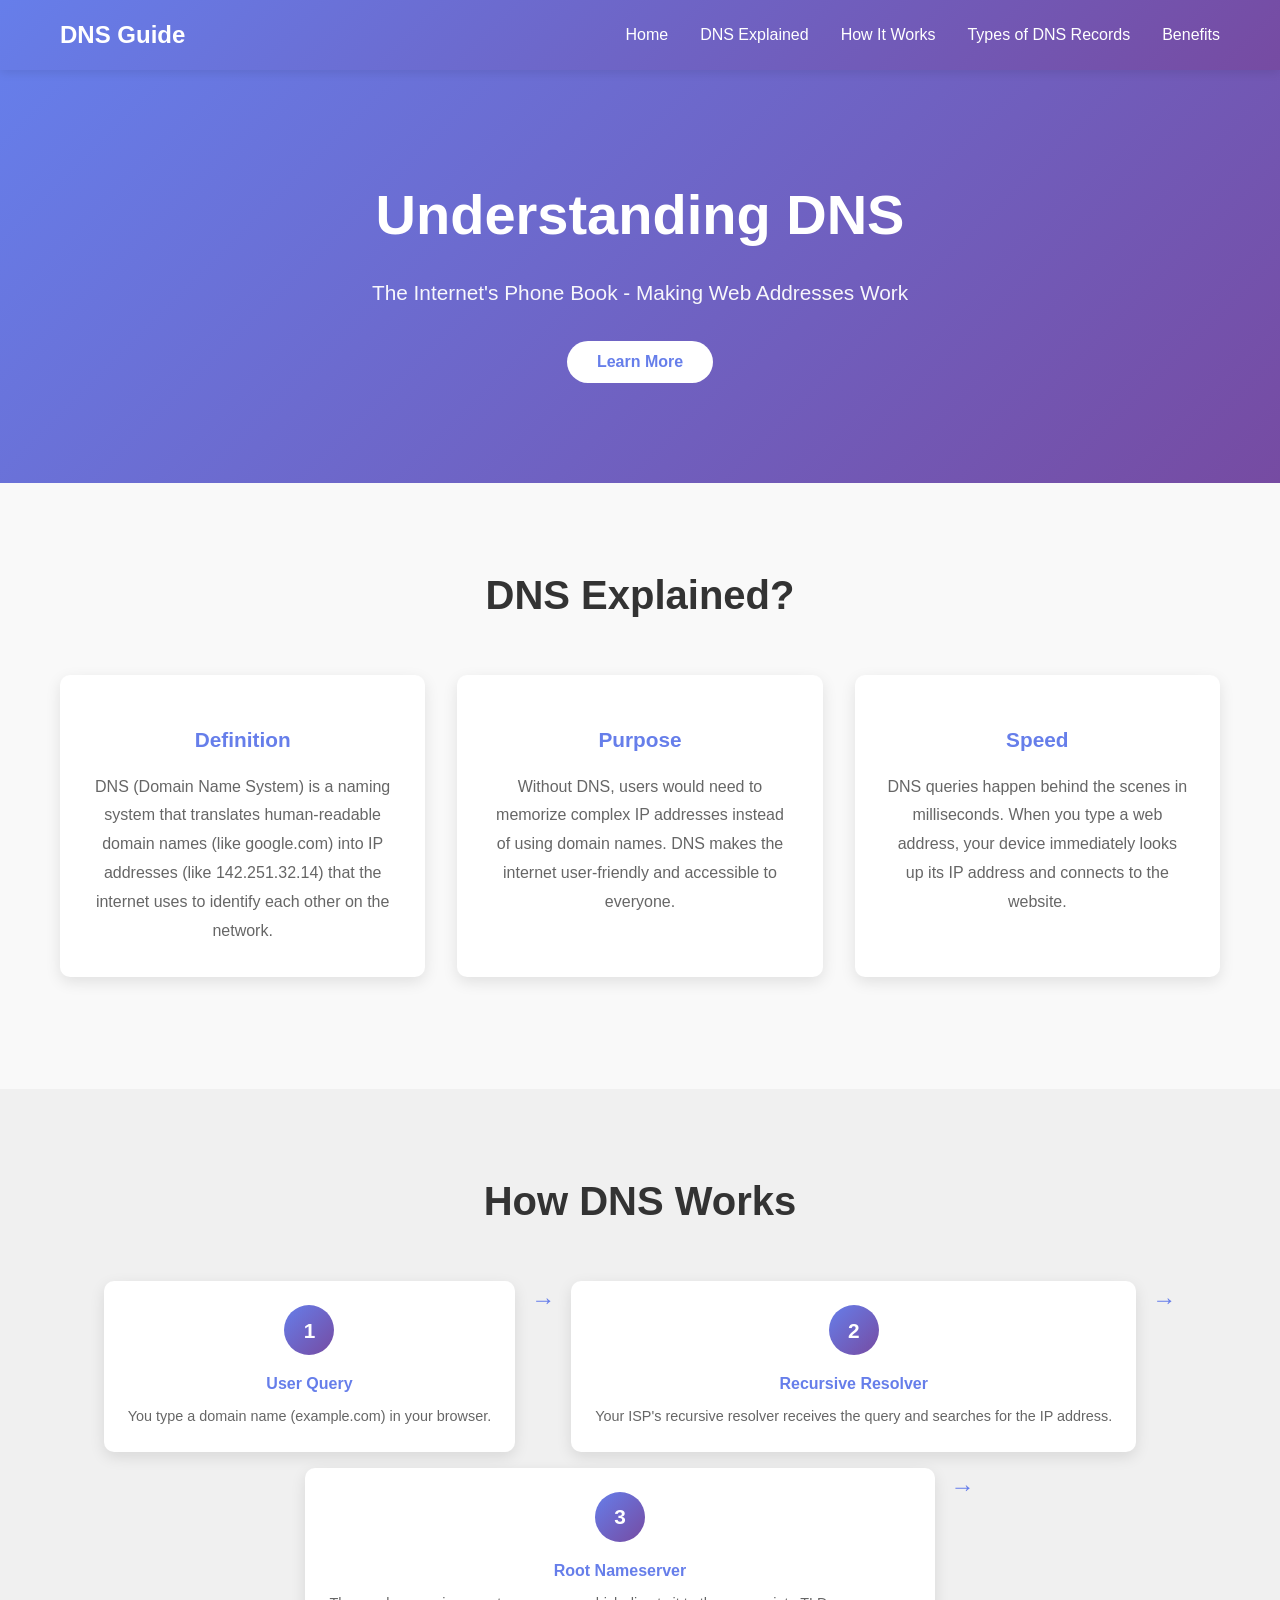
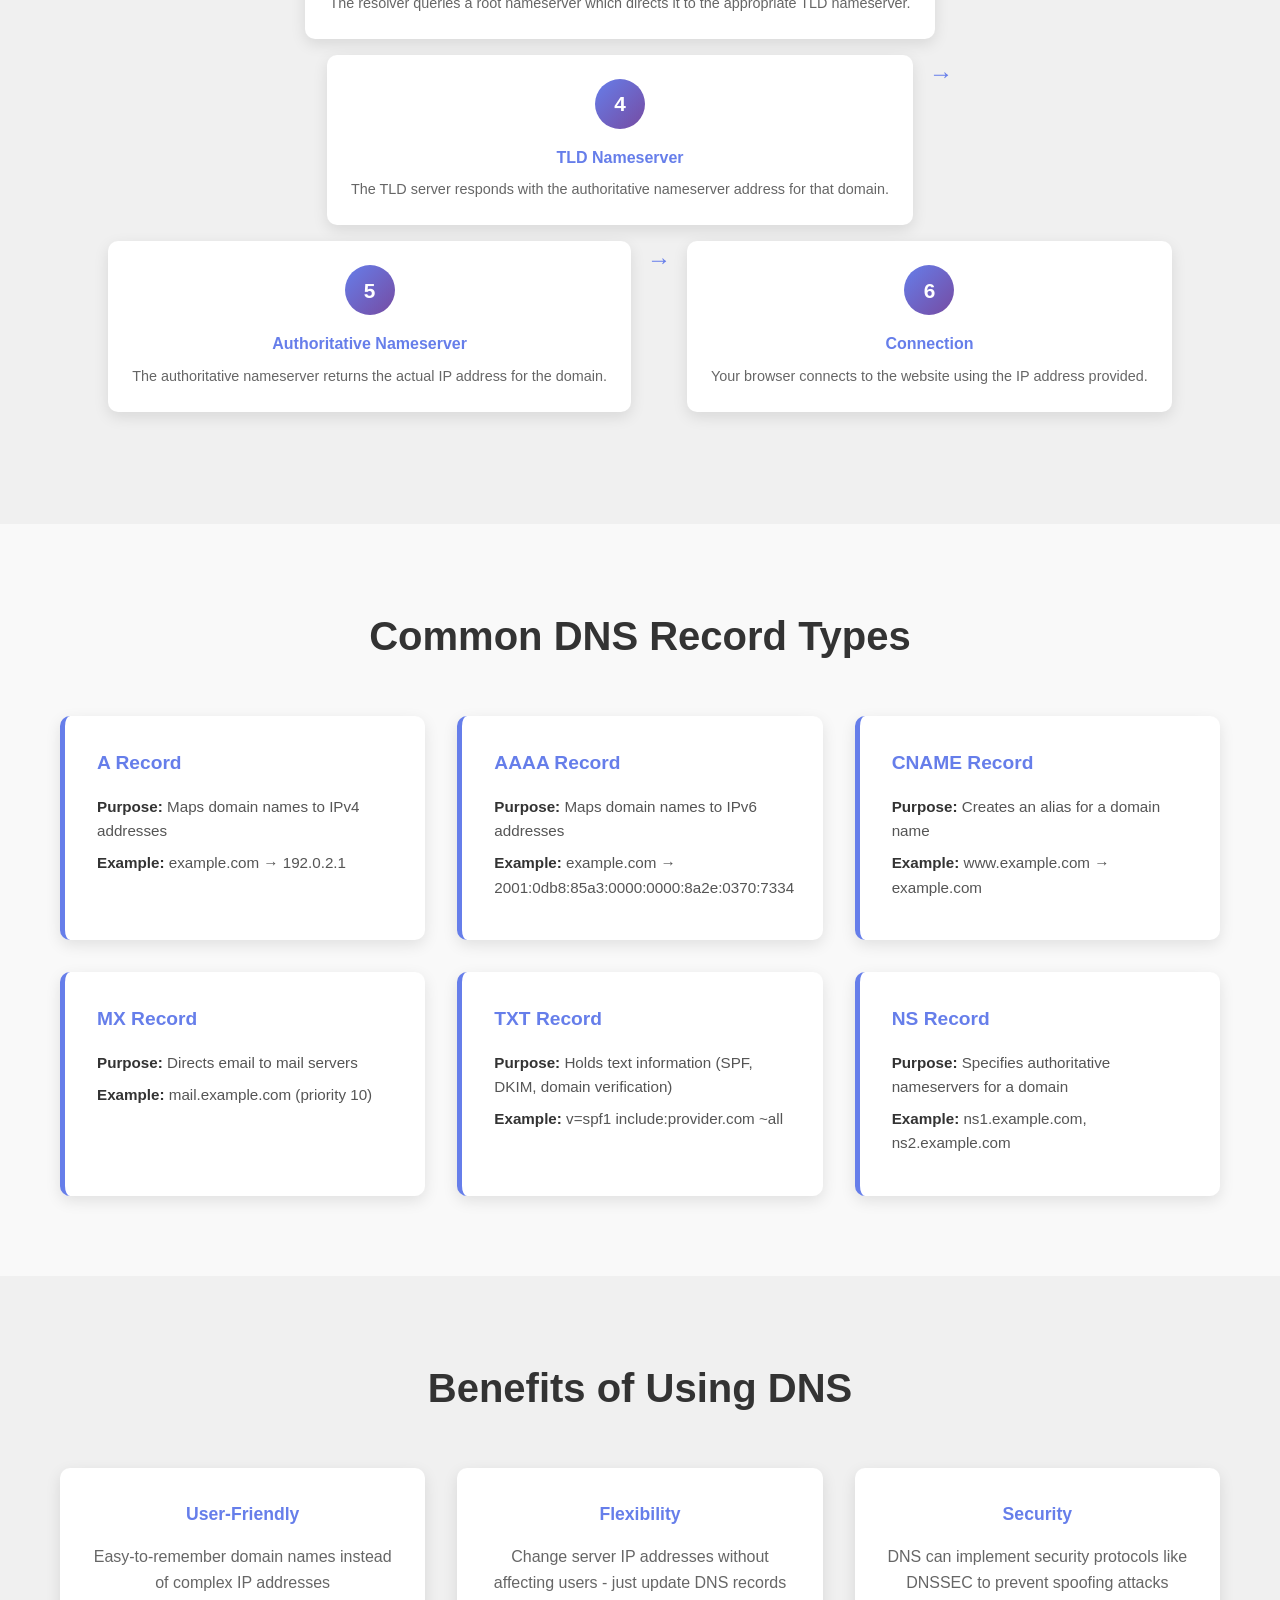
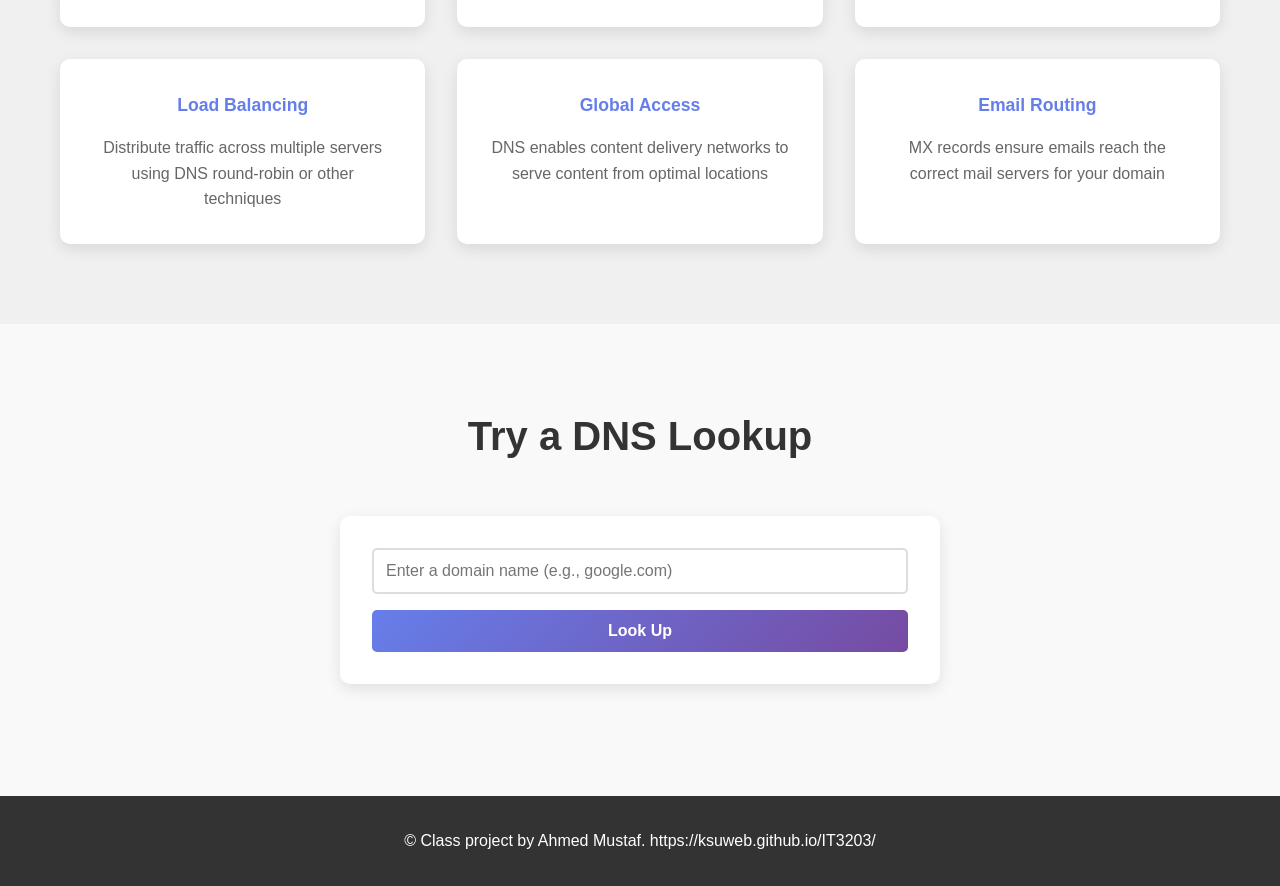
==== index.html @ 52c5b5ff "Add files via upload" ====
<!DOCTYPE html>
<html lang="en">
<head>
    <meta charset="UTF-8">
    <meta name="viewport" content="width=device-width, initial-scale=1.0">
    <title>Domain Name System (DNS)</title>
    <link rel="stylesheet" href="styles.css">
</head>
<body>
    <!-- Navigation Bar -->
    <nav class="navbar">
        <div class="container">
            <div class="logo">DNS Guide</div>
            <ul class="nav-links">
                <li><a href="#home">Home</a></li>
                <li><a href="#what-is">DNS Explained</a></li>
                <li><a href="#how-it-works">How It Works</a></li>
                <li><a href="#records">Types of DNS Records</a></li>
                <li><a href="#benefits">Benefits</a></li>
            </ul>
        </div>
    </nav>

    <!-- Hero Section -->
    <section id="home" class="hero">
        <div class="container">
            <h1>Understanding DNS</h1>
            <p>The Internet's Phone Book - Making Web Addresses Work</p>
            <button class="cta-button" onclick="document.getElementById('what-is').scrollIntoView({behavior: 'smooth'})">
                Learn More
            </button>
        </div>
    </section>

    <!-- DNS Explained -->
    <section id="what-is" class="section">
        <div class="container">
            <h2>DNS Explained?</h2>
            <div class="content-grid">
                <div class="card">
                    <div class="card-icon"></div>
                    <h3>Definition</h3>
                    <p>DNS (Domain Name System) is a naming system that translates human-readable domain names (like google.com) into IP addresses (like 142.251.32.14) that the internet uses to identify each other on the network.</p>
                </div>
                <div class="card">
                    <div class="card-icon"></div>
                    <h3>Purpose</h3>
                    <p>Without DNS, users would need to memorize complex IP addresses instead of using domain names. DNS makes the internet user-friendly and accessible to everyone.</p>
                </div>
                <div class="card">
                    <div class="card-icon"></div>
                    <h3>Speed</h3>
                    <p>DNS queries happen behind the scenes in milliseconds. When you type a web address, your device immediately looks up its IP address and connects to the website.</p>
                </div>
            </div>
        </div>
    </section>

    <!-- How DNS Works -->
    <section id="how-it-works" class="section alt-bg">
        <div class="container">
            <h2>How DNS Works</h2>
            <div class="dns-process">
                <div class="step">
                    <div class="step-number">1</div>
                    <h3>User Query</h3>
                    <p>You type a domain name (example.com) in your browser.</p>
                </div>
                <div class="step-arrow">→</div>
                <div class="step">
                    <div class="step-number">2</div>
                    <h3>Recursive Resolver</h3>
                    <p>Your ISP's recursive resolver receives the query and searches for the IP address.</p>
                </div>
                <div class="step-arrow">→</div>
                <div class="step">
                    <div class="step-number">3</div>
                    <h3>Root Nameserver</h3>
                    <p>The resolver queries a root nameserver which directs it to the appropriate TLD nameserver.</p>
                </div>
                <div class="step-arrow">→</div>
                <div class="step">
                    <div class="step-number">4</div>
                    <h3>TLD Nameserver</h3>
                    <p>The TLD server responds with the authoritative nameserver address for that domain.</p>
                </div>
                <div class="step-arrow">→</div>
                <div class="step">
                    <div class="step-number">5</div>
                    <h3>Authoritative Nameserver</h3>
                    <p>The authoritative nameserver returns the actual IP address for the domain.</p>
                </div>
                <div class="step-arrow">→</div>
                <div class="step">
                    <div class="step-number">6</div>
                    <h3>Connection</h3>
                    <p>Your browser connects to the website using the IP address provided.</p>
                </div>
            </div>
        </div>
    </section>

    <!-- DNS Records -->
    <section id="records" class="section">
        <div class="container">
            <h2>Common DNS Record Types</h2>
            <div class="records-table">
                <div class="record">
                    <h3>A Record</h3>
                    <p><strong>Purpose:</strong> Maps domain names to IPv4 addresses</p>
                    <p><strong>Example:</strong> example.com → 192.0.2.1</p>
                </div>
                <div class="record">
                    <h3>AAAA Record</h3>
                    <p><strong>Purpose:</strong> Maps domain names to IPv6 addresses</p>
                    <p><strong>Example:</strong> example.com → 2001:0db8:85a3:0000:0000:8a2e:0370:7334</p>
                </div>
                <div class="record">
                    <h3>CNAME Record</h3>
                    <p><strong>Purpose:</strong> Creates an alias for a domain name</p>
                    <p><strong>Example:</strong> www.example.com → example.com</p>
                </div>
                <div class="record">
                    <h3>MX Record</h3>
                    <p><strong>Purpose:</strong> Directs email to mail servers</p>
                    <p><strong>Example:</strong> mail.example.com (priority 10)</p>
                </div>
                <div class="record">
                    <h3>TXT Record</h3>
                    <p><strong>Purpose:</strong> Holds text information (SPF, DKIM, domain verification)</p>
                    <p><strong>Example:</strong> v=spf1 include:provider.com ~all</p>
                </div>
                <div class="record">
                    <h3>NS Record</h3>
                    <p><strong>Purpose:</strong> Specifies authoritative nameservers for a domain</p>
                    <p><strong>Example:</strong> ns1.example.com, ns2.example.com</p>
                </div>
            </div>
        </div>
    </section>

    <!-- Benefits -->
    <section id="benefits" class="section alt-bg">
        <div class="container">
            <h2>Benefits of Using DNS</h2>
            <div class="benefits-grid">
                <div class="benefit">
                    <h3>User-Friendly</h3>
                    <p>Easy-to-remember domain names instead of complex IP addresses</p>
                </div>
                <div class="benefit">
                    <h3>Flexibility</h3>
                    <p>Change server IP addresses without affecting users - just update DNS records</p>
                </div>
                <div class="benefit">
                    <h3>Security</h3>
                    <p>DNS can implement security protocols like DNSSEC to prevent spoofing attacks</p>
                </div>
                <div class="benefit">
                    <h3>Load Balancing</h3>
                    <p>Distribute traffic across multiple servers using DNS round-robin or other techniques</p>
                </div>
                <div class="benefit">
                    <h3>Global Access</h3>
                    <p>DNS enables content delivery networks to serve content from optimal locations</p>
                </div>
                <div class="benefit">
                    <h3>Email Routing</h3>
                    <p>MX records ensure emails reach the correct mail servers for your domain</p>
                </div>
            </div>
        </div>
    </section>

    <!-- DNS Lookup Tool -->
    <section class="section">
        <div class="container">
            <h2>Try a DNS Lookup</h2>
            <div class="lookup-tool">
                <input type="text" id="domainInput" placeholder="Enter a domain name (e.g., google.com)" class="lookup-input">
                <button onclick="performDNSLookup()" class="lookup-button">Look Up</button>
                <div id="lookupResult" class="lookup-result"></div>
            </div>
        </div>
    </section>

    <!-- Footer -->
    <footer class="footer">
        <div class="container">
            <p>&copy; Class project by Ahmed Mustaf. https://ksuweb.github.io/IT3203/ </p>
        </div>
    </footer>

    <script src="script.js"></script>
</body>
</html>
---- styles.css ----
* {
    margin: 0;
    padding: 0;
    box-sizing: border-box;
}

body {
    font-family: 'Segoe UI', Tahoma, Geneva, Verdana, sans-serif;
    line-height: 1.6;
    color: #333;
    background-color: #f9f9f9;
}

.container {
    max-width: 1200px;
    margin: 0 auto;
    padding: 0 20px;
}

/* Navigation Bar */
.navbar {
    background: linear-gradient(135deg, #667eea 0%, #764ba2 100%);
    color: white;
    padding: 1rem 0;
    position: sticky;
    top: 0;
    z-index: 100;
    box-shadow: 0 2px 10px rgba(0, 0, 0, 0.1);
}

.navbar .container {
    display: flex;
    justify-content: space-between;
    align-items: center;
}

.logo {
    font-size: 1.5rem;
    font-weight: bold;
    text-decoration: none;
    color: white;
}

.nav-links {
    display: flex;
    list-style: none;
    gap: 2rem;
}

.nav-links a {
    color: white;
    text-decoration: none;
    transition: opacity 0.3s ease;
}

.nav-links a:hover {
    opacity: 0.8;
}

/* Hero Section */
.hero {
    background: linear-gradient(135deg, #667eea 0%, #764ba2 100%);
    color: white;
    padding: 100px 0;
    text-align: center;
}

.hero h1 {
    font-size: 3.5rem;
    margin-bottom: 1rem;
    animation: slideDown 0.8s ease;
}

.hero p {
    font-size: 1.3rem;
    margin-bottom: 2rem;
    opacity: 0.95;
}

.cta-button {
    background-color: #fff;
    color: #667eea;
    border: none;
    padding: 12px 30px;
    font-size: 1rem;
    font-weight: bold;
    border-radius: 50px;
    cursor: pointer;
    transition: transform 0.3s ease, box-shadow 0.3s ease;
}

.cta-button:hover {
    transform: translateY(-3px);
    box-shadow: 0 10px 20px rgba(0, 0, 0, 0.2);
}

/* Sections */
.section {
    padding: 80px 0;
}

.section h2 {
    font-size: 2.5rem;
    margin-bottom: 3rem;
    text-align: center;
    color: #333;
}

.alt-bg {
    background-color: #f0f0f0;
}

/* Cards */
.content-grid {
    display: grid;
    grid-template-columns: repeat(auto-fit, minmax(300px, 1fr));
    gap: 2rem;
    margin-bottom: 2rem;
}

.card {
    background: white;
    padding: 2rem;
    border-radius: 10px;
    box-shadow: 0 5px 15px rgba(0, 0, 0, 0.1);
    text-align: center;
    transition: transform 0.3s ease, box-shadow 0.3s ease;
}

.card:hover {
    transform: translateY(-10px);
    box-shadow: 0 15px 30px rgba(0, 0, 0, 0.15);
}

.card-icon {
    font-size: 3rem;
    margin-bottom: 1rem;
}

.card h3 {
    color: #667eea;
    margin-bottom: 1rem;
    font-size: 1.3rem;
}

.card p {
    color: #666;
    line-height: 1.8;
}

/* DNS Process */
.dns-process {
    display: flex;
    flex-wrap: wrap;
    justify-content: center;
    align-items: flex-start;
    gap: 1rem;
    margin: 2rem 0;
}

.step {
    background: white;
    padding: 1.5rem;
    border-radius: 10px;
    box-shadow: 0 5px 15px rgba(0, 0, 0, 0.1);
    min-width: 150px;
    text-align: center;
}

.step-number {
    display: inline-flex;
    align-items: center;
    justify-content: center;
    width: 50px;
    height: 50px;
    background: linear-gradient(135deg, #667eea 0%, #764ba2 100%);
    color: white;
    border-radius: 50%;
    font-weight: bold;
    font-size: 1.3rem;
    margin-bottom: 1rem;
}

.step h3 {
    color: #667eea;
    margin-bottom: 0.5rem;
    font-size: 1rem;
}

.step p {
    font-size: 0.9rem;
    color: #666;
}

.step-arrow {
    display: flex;
    align-items: center;
    font-size: 1.5rem;
    color: #667eea;
    font-weight: bold;
}

/* DNS Records */
.records-table {
    display: grid;
    grid-template-columns: repeat(auto-fit, minmax(300px, 1fr));
    gap: 2rem;
}

.record {
    background: white;
    padding: 2rem;
    border-radius: 10px;
    box-shadow: 0 5px 15px rgba(0, 0, 0, 0.1);
    border-left: 5px solid #667eea;
}

.record h3 {
    color: #667eea;
    margin-bottom: 1rem;
    font-size: 1.2rem;
}

.record p {
    margin-bottom: 0.5rem;
    font-size: 0.95rem;
    color: #555;
}

.record strong {
    color: #333;
}

/* Benefits Grid */
.benefits-grid {
    display: grid;
    grid-template-columns: repeat(auto-fit, minmax(280px, 1fr));
    gap: 2rem;
}

.benefit {
    background: white;
    padding: 2rem;
    border-radius: 10px;
    box-shadow: 0 5px 15px rgba(0, 0, 0, 0.1);
    text-align: center;
}

.benefit h3 {
    color: #667eea;
    margin-bottom: 1rem;
    font-size: 1.1rem;
}

.benefit p {
    color: #666;
}

/* DNS Lookup Tool */
.lookup-tool {
    background: white;
    padding: 2rem;
    border-radius: 10px;
    box-shadow: 0 5px 15px rgba(0, 0, 0, 0.1);
    max-width: 600px;
    margin: 0 auto;
}

.lookup-input {
    width: 100%;
    padding: 12px;
    font-size: 1rem;
    border: 2px solid #ddd;
    border-radius: 5px;
    margin-bottom: 1rem;
    transition: border-color 0.3s ease;
}

.lookup-input:focus {
    outline: none;
    border-color: #667eea;
}

.lookup-button {
    width: 100%;
    padding: 12px;
    background: linear-gradient(135deg, #667eea 0%, #764ba2 100%);
    color: white;
    border: none;
    font-size: 1rem;
    font-weight: bold;
    border-radius: 5px;
    cursor: pointer;
    transition: transform 0.3s ease;
}

.lookup-button:hover {
    transform: translateY(-2px);
}

.lookup-result {
    margin-top: 1.5rem;
    padding: 1rem;
    background: #f5f5f5;
    border-radius: 5px;
    min-height: 50px;
    display: none;
}

.lookup-result.active {
    display: block;
}

.lookup-result.success {
    background: #d4edda;
    color: #155724;
    border: 1px solid #c3e6cb;
}

.lookup-result.error {
    background: #f8d7da;
    color: #721c24;
    border: 1px solid #f5c6cb;
}

/* Footer */
.footer {
    background: #333;
    color: white;
    text-align: center;
    padding: 2rem 0;
    margin-top: 2rem;
}

/* Animations */
@keyframes slideDown {
    from {
        opacity: 0;
        transform: translateY(-30px);
    }
    to {
        opacity: 1;
        transform: translateY(0);
    }
}

/* Responsive Design */
@media (max-width: 768px) {
    .hero h1 {
        font-size: 2rem;
    }

    .hero p {
        font-size: 1rem;
    }

    .section h2 {
        font-size: 2rem;
    }

    .nav-links {
        gap: 1rem;
        font-size: 0.9rem;
    }

    .dns-process {
        flex-direction: column;
        align-items: center;
    }

    .step-arrow {
        transform: rotate(90deg);
        margin: 0.5rem 0;
    }

    .content-grid,
    .records-table,
    .benefits-grid {
        grid-template-columns: 1fr;
    }
}

@media (max-width: 480px) {
    .navbar {
        padding: 0.5rem 0;
    }

    .navbar .container {
        flex-direction: column;
        gap: 1rem;
    }

    .nav-links {
        flex-wrap: wrap;
        justify-content: center;
        gap: 0.5rem;
    }

    .nav-links a {
        font-size: 0.85rem;
    }

    .hero h1 {
        font-size: 1.5rem;
    }

    .section {
        padding: 40px 0;
    }

    .section h2 {
        font-size: 1.5rem;
        margin-bottom: 2rem;
    }

    .cta-button {
        padding: 10px 20px;
        font-size: 0.9rem;
    }
}
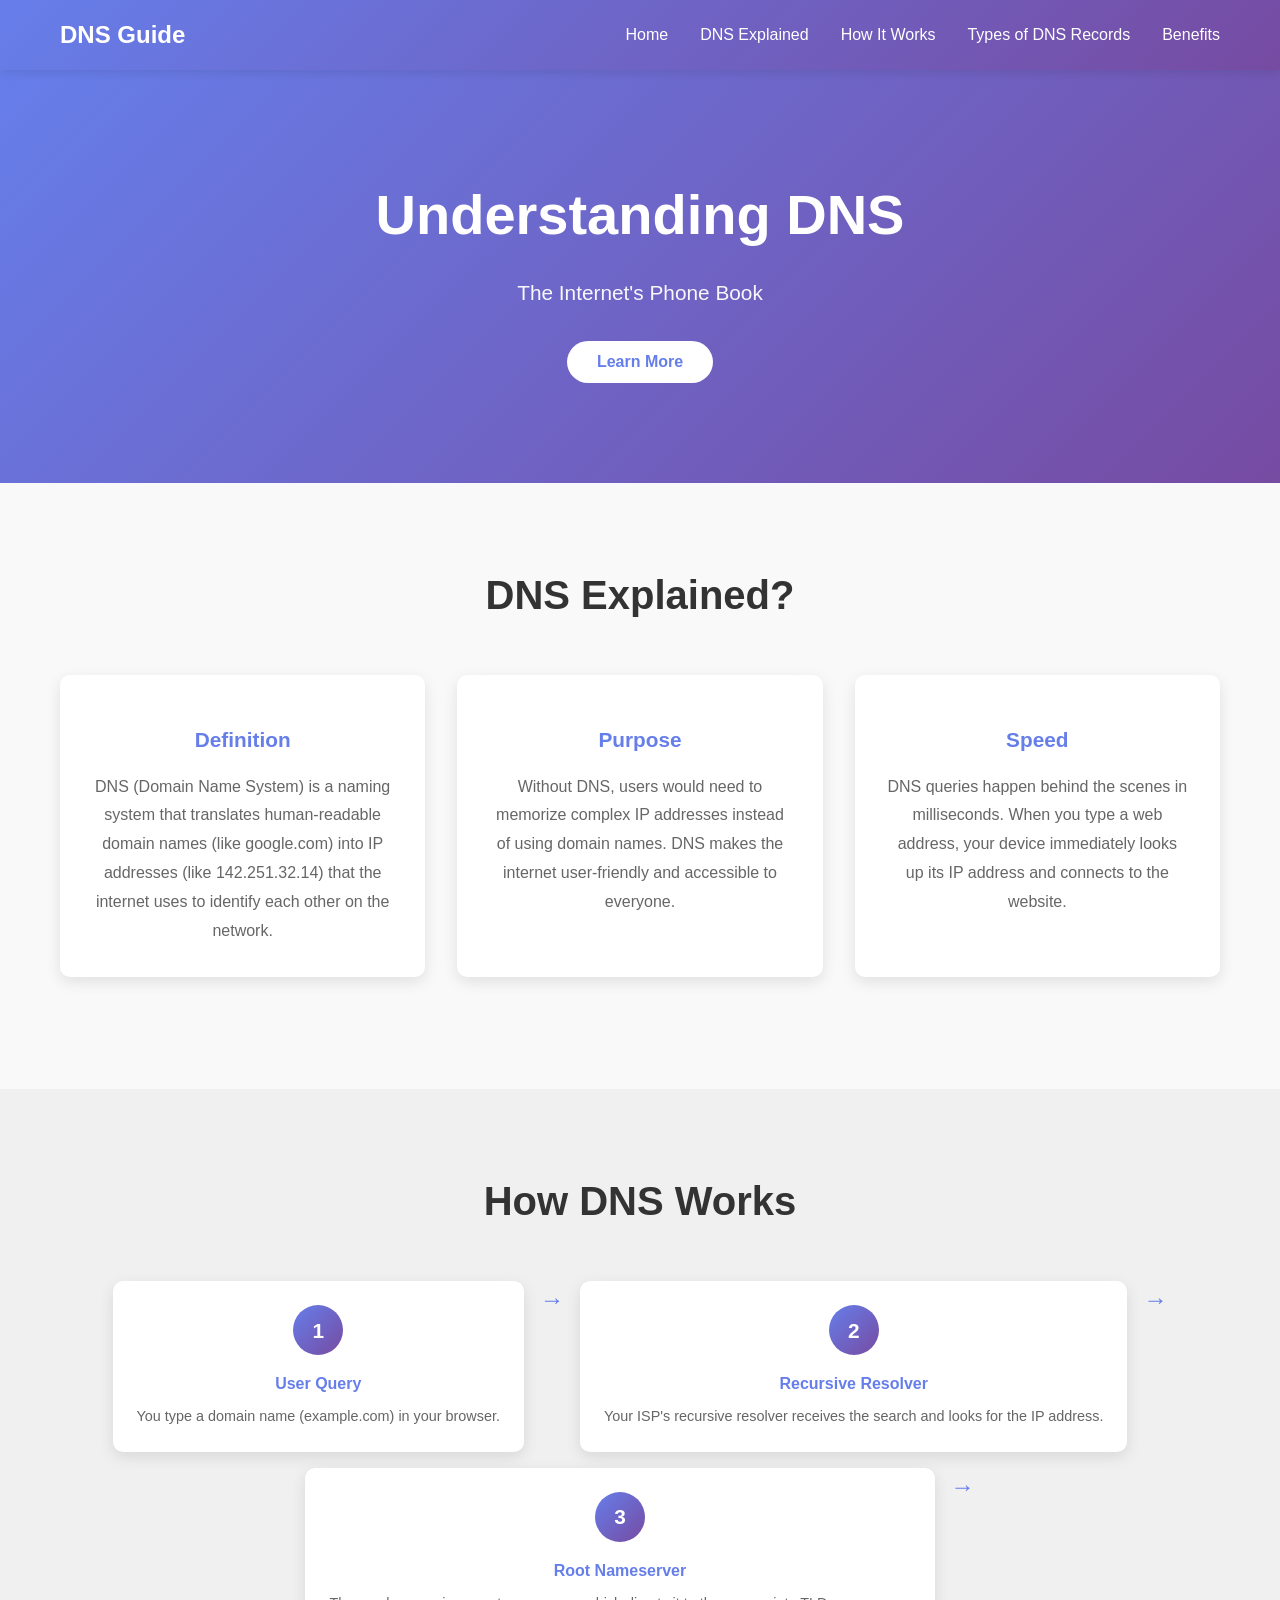
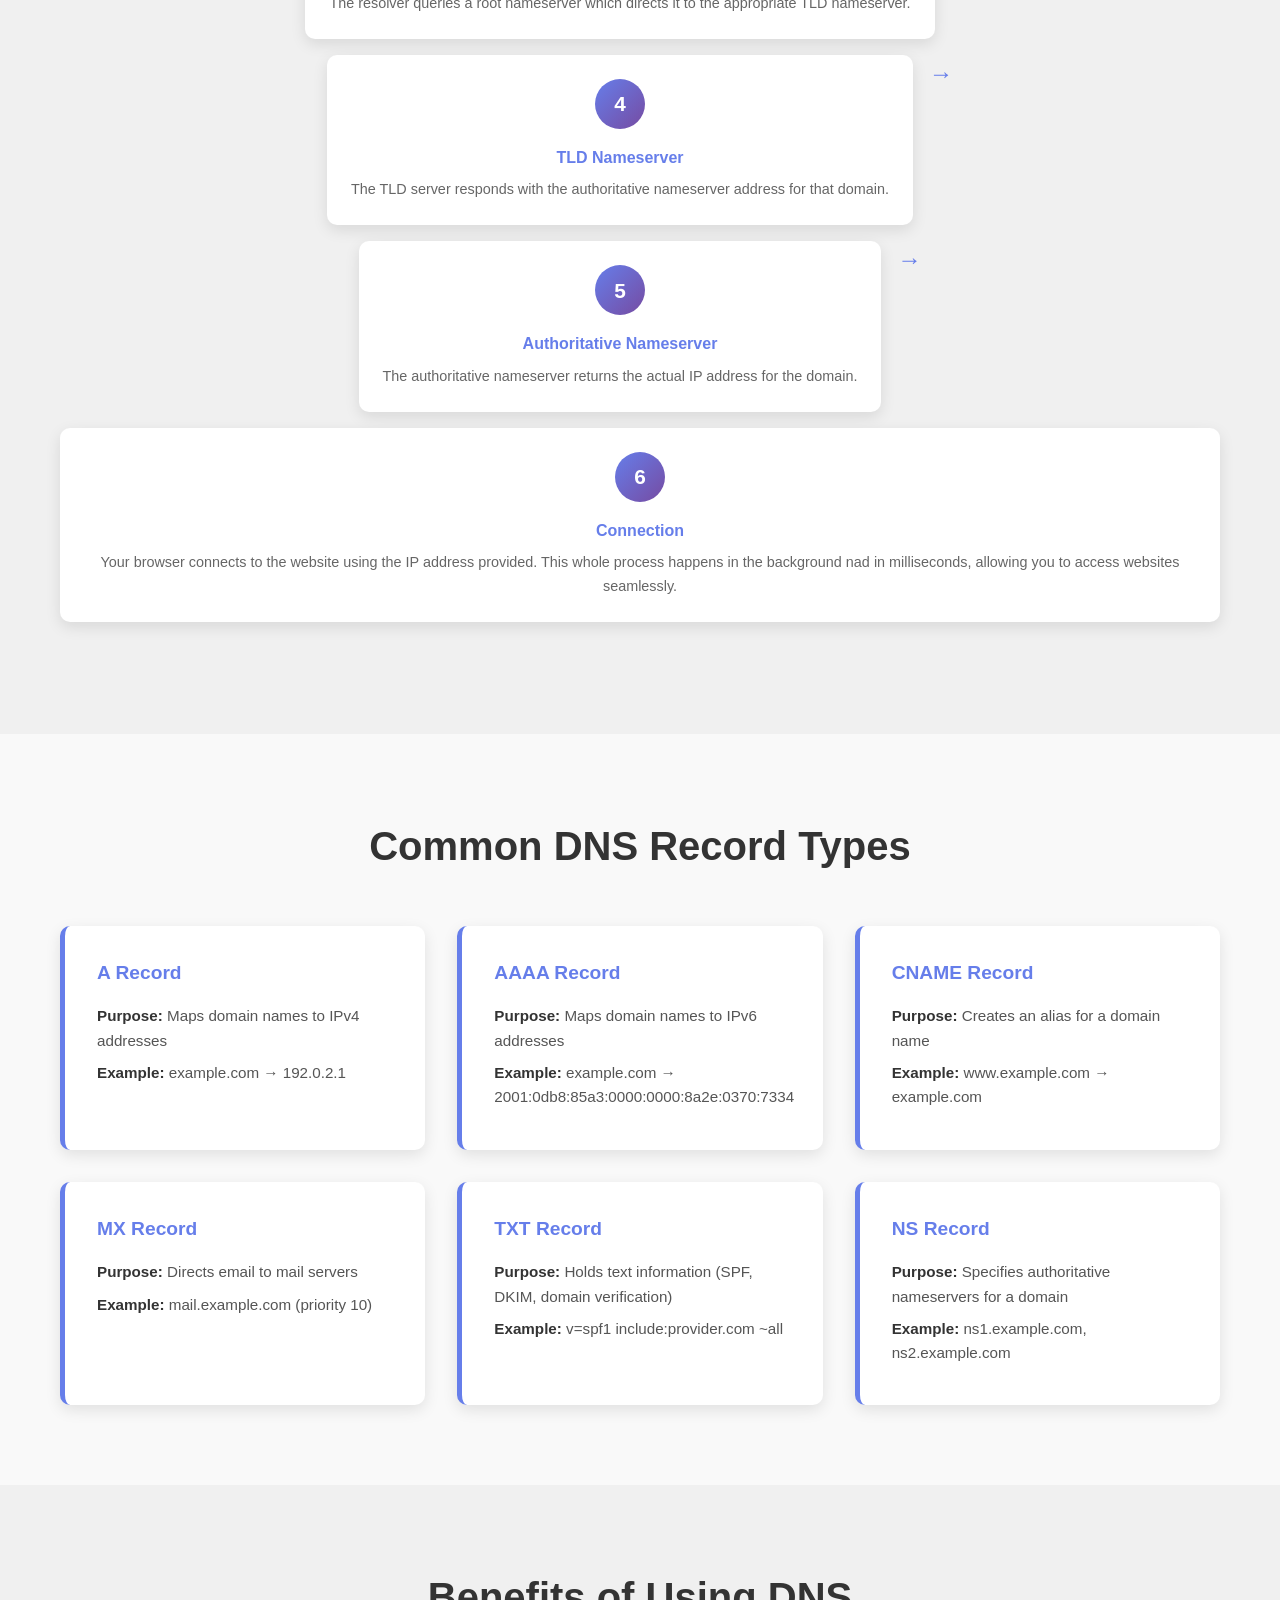
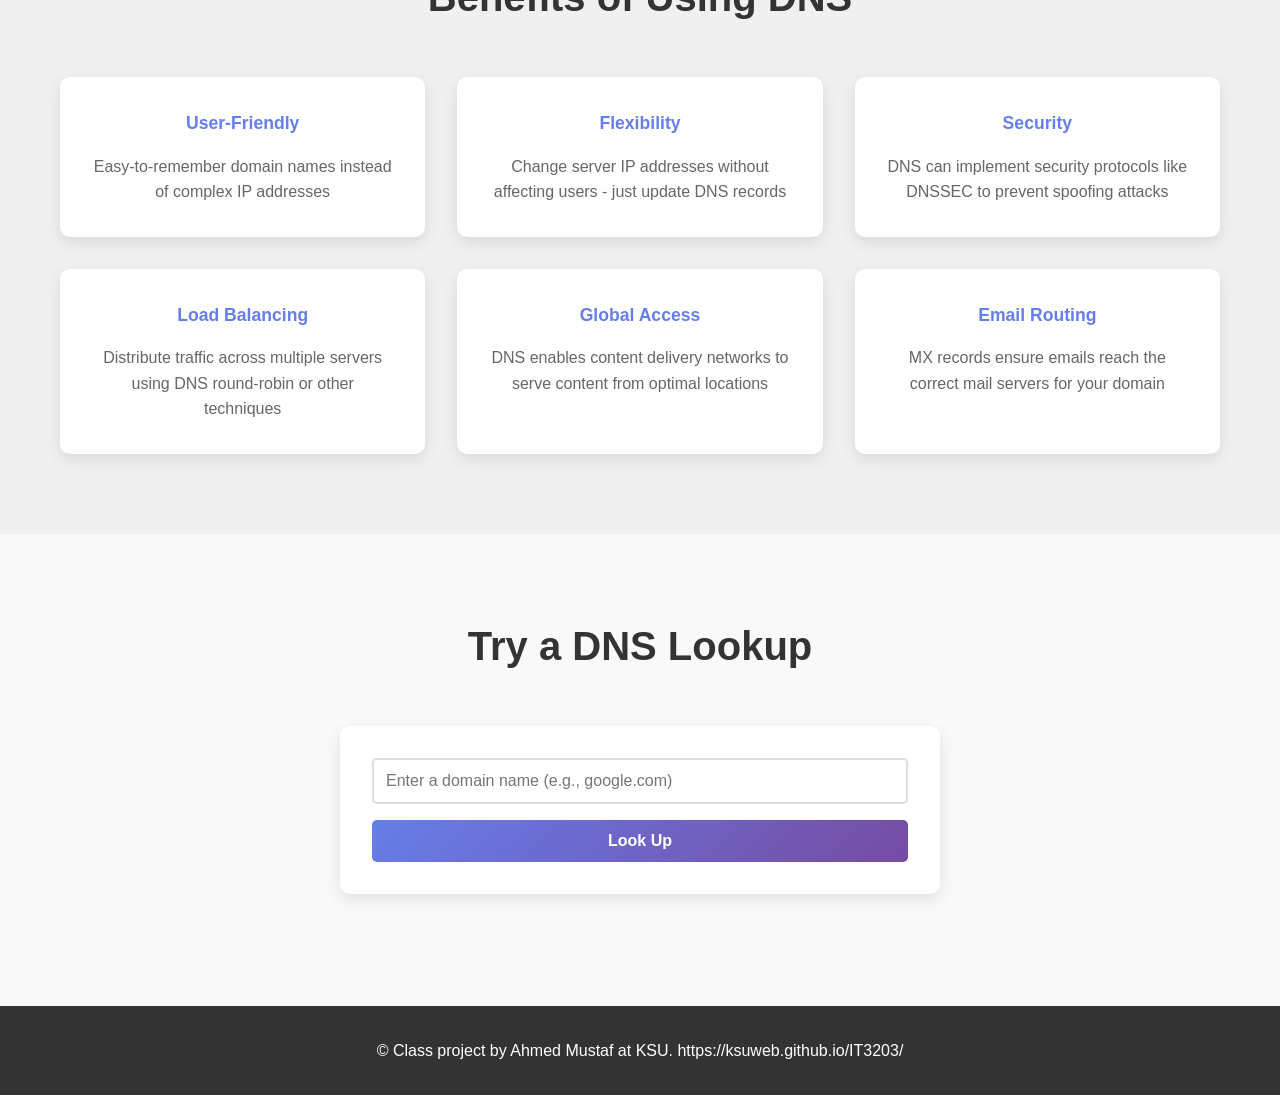
==== commit e1b01b48: "Add files via upload" ====
--- a/index.html
+++ b/index.html
@@ -7,7 +7,7 @@
     <link rel="stylesheet" href="styles.css">
 </head>
 <body>
-    <!-- Navigation Bar -->
+    <!-- This is how I made my navigation bar. I used href to refernce points in the page so it travels to the section. -->
     <nav class="navbar">
         <div class="container">
             <div class="logo">DNS Guide</div>
@@ -21,18 +21,18 @@
         </div>
     </nav>
 
-    <!-- Hero Section -->
+    <!-- This is where the Main introduction is located. -->
     <section id="home" class="hero">
         <div class="container">
             <h1>Understanding DNS</h1>
-            <p>The Internet's Phone Book - Making Web Addresses Work</p>
+            <p>The Internet's Phone Book</p>
             <button class="cta-button" onclick="document.getElementById('what-is').scrollIntoView({behavior: 'smooth'})">
                 Learn More
             </button>
         </div>
     </section>
 
-    <!-- DNS Explained -->
+    <!-- DNS Explained. Makers boxes with information inside it to help aesthetics and seaprate the information cleanly  -->
     <section id="what-is" class="section">
         <div class="container">
             <h2>DNS Explained?</h2>
@@ -70,7 +70,7 @@
                 <div class="step">
                     <div class="step-number">2</div>
                     <h3>Recursive Resolver</h3>
-                    <p>Your ISP's recursive resolver receives the query and searches for the IP address.</p>
+                    <p>Your ISP's recursive resolver receives the search and looks for the IP address.</p>
                 </div>
                 <div class="step-arrow">→</div>
                 <div class="step">
@@ -94,13 +94,13 @@
                 <div class="step">
                     <div class="step-number">6</div>
                     <h3>Connection</h3>
-                    <p>Your browser connects to the website using the IP address provided.</p>
+                    <p>Your browser connects to the website using the IP address provided. This whole process happens in the background nad in milliseconds, allowing you to access websites seamlessly.</p>
                 </div>
             </div>
         </div>
     </section>
 
-    <!-- DNS Records -->
+    <!-- DNS Records, Also utilized sections to organize content in an aesthetically pleasing way.-->
     <section id="records" class="section">
         <div class="container">
             <h2>Common DNS Record Types</h2>
@@ -172,7 +172,7 @@
         </div>
     </section>
 
-    <!-- DNS Lookup Tool -->
+    <!-- DNS Lookup Tool. This tool converts the DNS of any website and converts it to the IP Address -->
     <section class="section">
         <div class="container">
             <h2>Try a DNS Lookup</h2>
@@ -187,7 +187,7 @@
     <!-- Footer -->
     <footer class="footer">
         <div class="container">
-            <p>&copy; Class project by Ahmed Mustaf. https://ksuweb.github.io/IT3203/ </p>
+            <p>&copy; Class project by Ahmed Mustaf at KSU. https://ksuweb.github.io/IT3203/ </p>
         </div>
     </footer>
 
